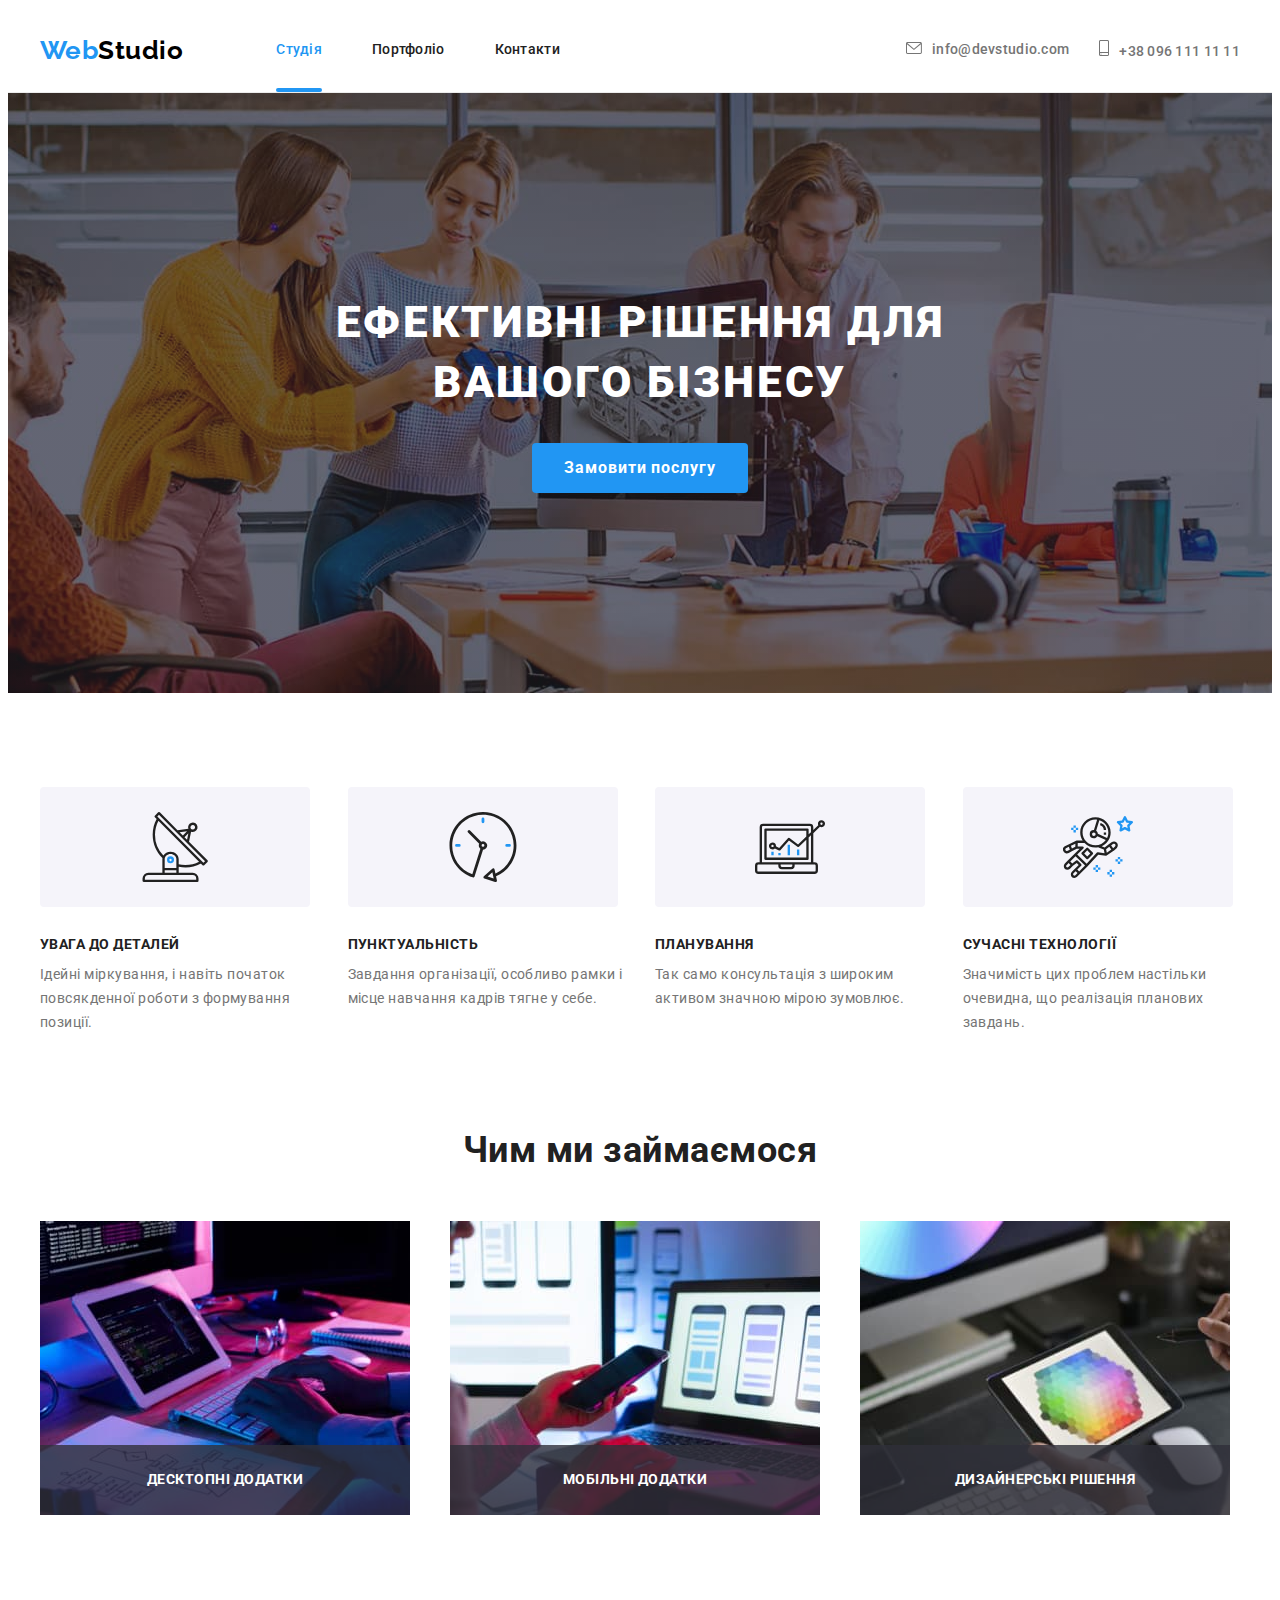
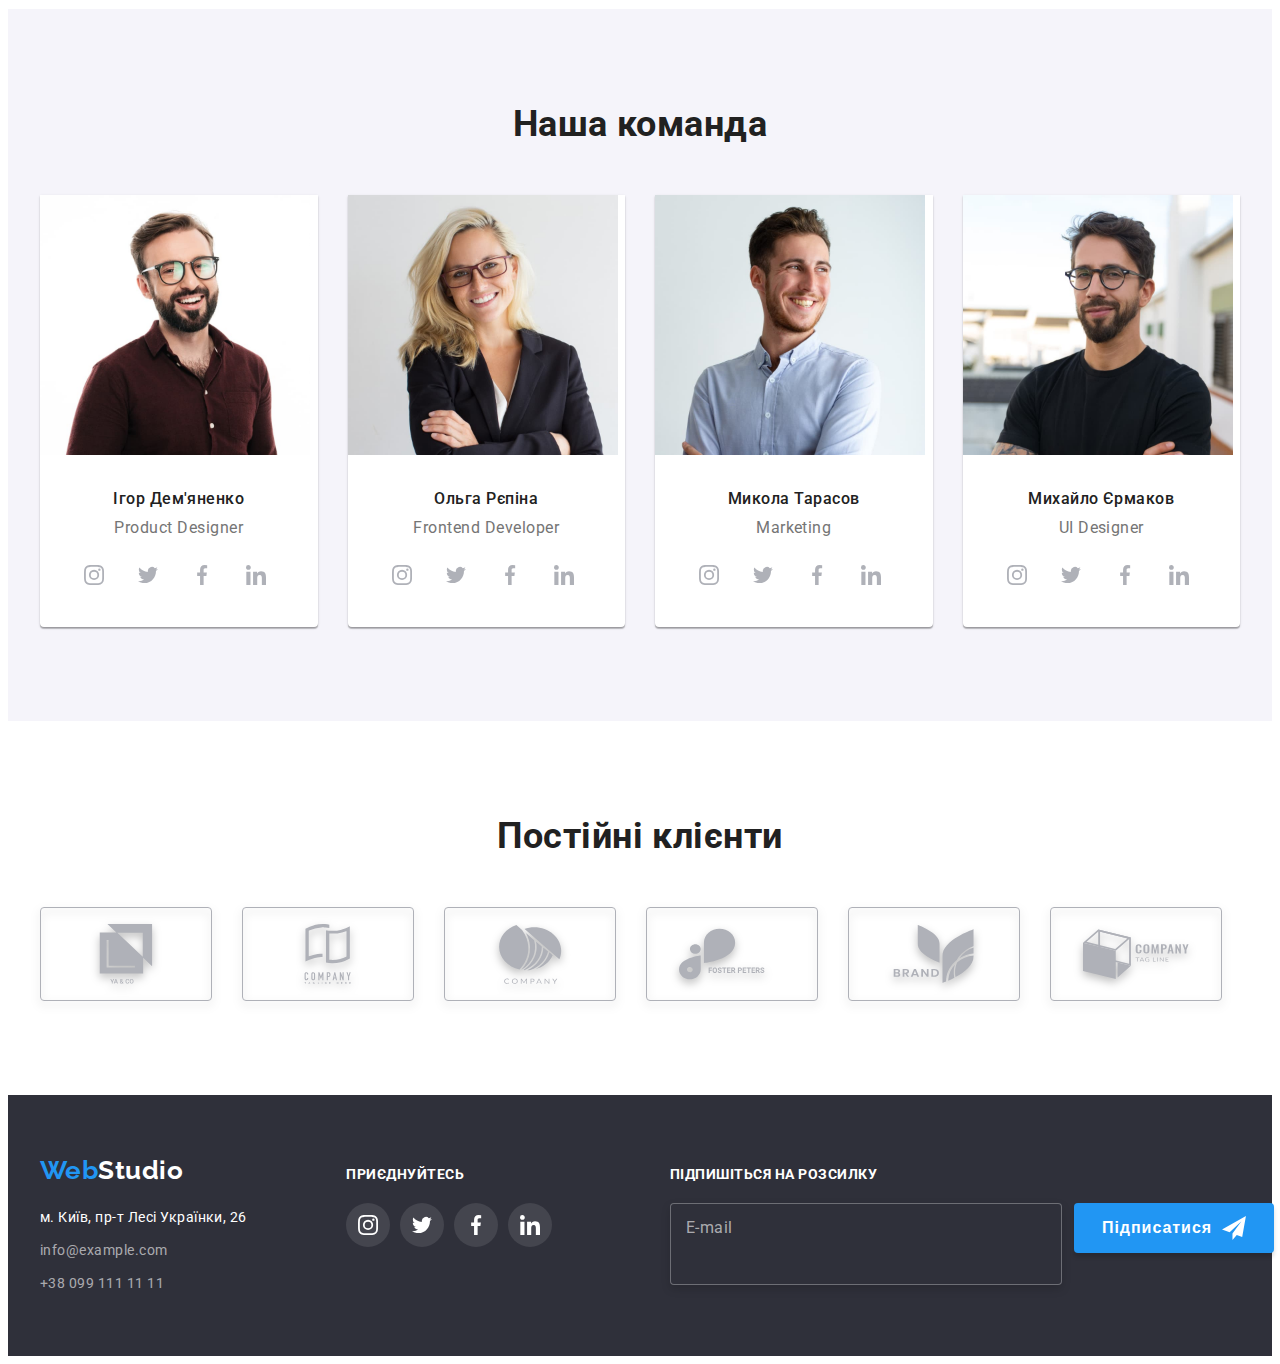
==== index.html @ bff0f711 "Клонирует файлы с дз6, и переименовует классы по БЕМ" ====
<!DOCTYPE html>
<html lang="uk">
  <head>
    <meta charset="UTF-8" />
    <meta http-equiv="X-UA-Compatible" content="IE=edge" />
    <meta name="viewport" content="width=device-width, initial-scale=1.0" />
    <title>Студія</title>
    <link rel="preconnect" href="https://fonts.googleapis.com" />
    <link rel="preconnect" href="https://fonts.gstatic.com" crossorigin />
    <link
      href="https://fonts.googleapis.com/css2?family=Raleway:wght@700&family=Roboto:wght@400;500;700;900&display=swap"
      rel="stylesheet"
    />
    <link
      rel="stylesheet"
      href="https://cdnjs.cloudflare.com/ajax/libs/modern-normalize/1.1.0/modern-normalize.min.css"
      integrity="sha512-wpPYUAdjBVSE4KJnH1VR1HeZfpl1ub8YT/NKx4PuQ5NmX2tKuGu6U/JRp5y+Y8XG2tV+wKQpNHVUX03MfMFn9Q=="
      crossorigin="anonymous"
      referrerpolicy="no-referrer"
    />
    <link rel="stylesheet" href="./css/styles.css" />
  </head>
  <body>
    <!-- Шапка страницы -->
    <header class="header">
      <div class="container header-page">
        <!-- Логотип -->
        <a class="logo" href="#" lang="en">Web<span class="logo-header" lang="en">Studio</span></a>

        <!-- Навигация страницы -->
        <nav class="nav">
          <ul class="nav__list list">
            <li class="nav__item">
              <a href="./index.html" class="nav__link nav__link--active"> Студія </a>
            </li>
            <li class="nav__item">
              <a href="./portfolio.html" class="nav__link"> Портфоліо </a>
            </li>
            <li class="nav__item"><a href="" class="nav__link"> Контакти </a></li>
          </ul>
        </nav>

        <!-- Контакты -->
        <ul class="list contacts">
          <li class="contacts__item">
            <a href="mailto:info@devstudio.com" class="contacts__link" lang="en">
              <svg class="contacts__icon" width="16" height="12">
                <use href="./images/icons.svg#icon-letter"></use>
              </svg>info@devstudio.com
            </a>
          </li>
          <li class="contacts__item">
            <a href="tel:+380961111111" class="contacts__link">
              <svg class="contacts__icon" width="10" height="16">
                <use href="./images/icons.svg#icon-smartphone"></use>
              </svg>+38 096 111 11 11</a
            >
          </li>
        </ul>
      </div>
    </header>

    <!-- Основа страницы -->
    <main>
      <!-- Секция герой -->
      <section class="section hero">
        <h1 class="hero-title">Ефективні рішення для вашого бізнесу</h1>
        <button type="button" class="hero-button" data-modal-open>Замовити послугу</button>
        <div class="backdrop is-hidden" data-modal>
          <div class="modal">
            <button class="modal__button-close" data-modal-close>
              <svg width="18" height="18">
                <use href="./images/icons.svg#icon-close"></use>
              </svg>
            </button>
            <form class="modal__form">
              <h2 class="modal__title">Залиште свої дані, ми вам передзвонимо</h2>
              <div>
                <div class="modal__list">
                  <label class="modal__label">Ім'я</label>
                  <div class="modal__box">
                    <input class="modal__input" type="text" name="name" />
                    <svg class="modal__icon" width="18" height="18">
                      <use href="./images/icons.svg#icon-person-black"></use>
                    </svg>
                  </div>
                </div>
                <div class="modal__list">
                  <label class="modal__label" for="tel">Телефон</label>
                  <div class="modal__box">
                    <input class="modal__input" type="tel" name="tel" id="tel" />
                    <svg class="modal__icon" width="18" height="18">
                      <use href="./images/icons.svg#icon-phone-black"></use>
                    </svg>
                  </div>
                </div>
                <div class="modal__list">
                  <label class="modal__label" for="mail">Пошта</label>
                  <div class="modal__box">
                    <input class="modal__input" type="email" name="mail" id="mail" />
                    <svg class="modal__icon" width="18" height="18">
                      <use href="./images/icons.svg#icon-email-black"></use>
                    </svg>
                  </div>
                </div>
                <div class="modal__list modal__feedback">
                  <label class="modal__label" for="feedback">Коментар</label
                  ><textarea
                    class="modal__text modal__input"
                    name="feedback"
                    rows="5"
                    id="feedback"
                    placeholder="Введіть текст"
                  ></textarea>
                </div>
              </div>
              <div class="form__box">
                <label class="form__label">
                  <input
                    class="form__input"
                    type="checkbox"
                    name="agreement"
                    value="consent to mailing"
                  />
                  <svg class="form__icon" width="16" height="15">
                    <use href="./images/icons.svg#icon-check"></use>
                  </svg><span class="check-text">Погоджуюся з розсилкою та приймаю</span>
                  <a href="" class="modal-link">Умови договору</a>
                </label>
              </div>
              <button class="form__button" type="submit">Відправити</button>
            </form>
          </div>
        </div>
      </section>

      <!-- Наши преимущества -->
      <section class="section features">
        <div class="container">
          <h2 class="visually-hidden">Наші переваги</h2>
          <ul class="list features__list">
            <li class="features__item">
              <div class="features__box">
                <svg class="features__icon">
                  <use href="./images/icons.svg#icon-antenna"></use>
                </svg>
              </div>
              <h3 class="features__title">Увага до деталей</h3>
              <p class="features__text">
                Ідейні міркування, і навіть початок повсякденної роботи з формування позиції.
              </p>
            </li>
            <li class="features__item">
              <div class="features__box">
                <svg class="features__icon">
                  <use href="./images/icons.svg#icon-clock"></use>
                </svg>
              </div>
              <h3 class="features__title">Пунктуальність</h3>
              <p class="features__text">
                Завдання організації, особливо рамки і місце навчання кадрів тягне у себе.
              </p>
            </li>
            <li class="features__item">
              <div class="features__box">
                <svg class="features__icon">
                  <use href="./images/icons.svg#icon-diagram"></use>
                </svg>
              </div>
              <h3 class="features__title">Планування</h3>
              <p class="features__text">Так само консультація з широким активом значною мірою зумовлює.</p>
            </li>
            <li class="features__item">
              <div class="features__box">
                <svg class="features__icon">
                  <use href="./images/icons.svg#icon-astronaut"></use>
                </svg>
              </div>
              <h3 class="features__title">Сучасні технології</h3>
              <p class="features__text">
                Значимість цих проблем настільки очевидна, що реалізація планових завдань.
              </p>
            </li>
          </ul>
        </div>
      </section>

      <!-- Чем мы занимаемся -->
      <section class="section work">
        <div class="container">
          <h2 class="title">Чим ми займаємося</h2>
          <ul class="list work__list">
            <li class="work__item">
              <img
                src="./images/work.jpg"
                alt="Розмітка сторінки на ноутбуці"
                width="370"
                class="work__image"
              />
              <h3 class="work-caption">Десктопні додатки</h3>
            </li>
            <li class="work__item">
              <img
                src="./images/tel.jpg"
                alt="Перегляд макетів сторінок для телефону"
                width="370"
                class="work__image"
              />
              <h3 class="work-caption">Мобільні додатки</h3>
            </li>
            <li class="work__item">
              <img
                src="./images/tablet.jpg"
                alt="Оформлення сторінки для планшета"
                width="370"
                class="work__image"
              />
              <h3 class="work-caption">Дизайнерські рішення</h3>
            </li>
          </ul>
        </div>
      </section>

      <!-- Наша команда -->
      <section class="section team">
        <div class="container">
          <h2 class="title">Наша команда</h2>
          <ul class="list persons">
            <li class="persons__item">
              <img
                src="./images/ihor.jpg"
                alt="Русоволосий усміхнений чоловік."
                width="270"
              />
              <div class="persons__box">
                <h3 class="persons__title">Ігор Дем'яненко</h3>
                <p lang="en" class="persons__text">Product Designer</p>
              </div>
              <ul class="social__list list">
                <li class="social__item">
                  <a href="" aria-label="Перехід до Інстаграму" class="social__link">
                    <svg class="social__icon">
                      <use href="./images/icons.svg#icon-instagram"></use>
                    </svg>
                  </a>
                </li>
                <li class="social__item">
                  <a href="" aria-label="Перехід до Твіттеру" class="social__link">
                    <svg class="social__icon">
                      <use href="./images/icons.svg#icon-twitter"></use>
                    </svg>
                  </a>
                </li>
                <li class="social__item">
                  <a href="" aria-label="Перехід до Фейсбуку" class="social__link">
                    <svg class="social__icon">
                      <use href="./images/icons.svg#icon-facebook"></use>
                    </svg>
                  </a>
                </li>
                <li class="social__item">
                  <a href="" aria-label="Перехід до Лінкедіну" class="social__link">
                    <svg class="social__icon">
                      <use href="./images/icons.svg#icon-linkedin"></use>
                    </svg>
                  </a>
                </li>
              </ul>
            </li>
            <li class="persons__item">
              <img
                src="./images/olga.jpg"
                alt="Блондинка в окулярах."
                width="270"
              />
              <div class="persons__box">
                <h3 class="persons__title">Ольга Рєпіна</h3>
                <p lang="en" class="persons__text">Frontend Developer</p>
              </div>
              <ul class="social__list list">
                <li class="social__item">
                  <a href="" aria-label="Перехід до Інстаграму" class="social__link">
                    <svg class="social__icon">
                      <use href="./images/icons.svg#icon-instagram"></use>
                    </svg>
                  </a>
                </li>
                <li class="social__item">
                  <a href="" aria-label="Перехід до Твіттеру" class="social__link">
                    <svg class="social__icon">
                      <use href="./images/icons.svg#icon-twitter"></use>
                    </svg>
                  </a>
                </li>
                <li class="social__item">
                  <a href="" aria-label="Перехід до Фейсбуку" class="social__link">
                    <svg class="social__icon">
                      <use href="./images/icons.svg#icon-facebook"></use>
                    </svg>
                  </a>
                </li>
                <li class="social__item">
                  <a href="" aria-label="Перехід до Лінкедіну" class="social__link">
                    <svg class="social__icon">
                      <use href="./images/icons.svg#icon-linkedin"></use>
                    </svg>
                  </a>
                </li>
              </ul>
            </li>
            <li class="persons__item">
              <img
                src="./images/nikola.jpg"
                alt="Чоловік у голубій сорочці."
                width="270"
              />
              <div class="persons__box">
                <h3 class="persons__title">Микола Тарасов</h3>
                <p lang="en" class="persons__text">Marketing</p>
              </div>
              <ul class="social__list list">
                <li class="social__item">
                  <a href="" aria-label="Перехід до Інстаграму" class="social__link">
                    <svg class="social__icon">
                      <use href="./images/icons.svg#icon-instagram"></use>
                    </svg>
                  </a>
                </li>
                <li class="social__item">
                  <a href="" aria-label="Перехід до Твіттеру" class="social__link">
                    <svg class="social__icon">
                      <use href="./images/icons.svg#icon-twitter"></use>
                    </svg>
                  </a>
                </li>
                <li class="social__item">
                  <a href="" aria-label="Перехід до Фейсбуку" class="social__link">
                    <svg class="social__icon">
                      <use href="./images/icons.svg#icon-facebook"></use>
                    </svg>
                  </a>
                </li>
                <li class="social__item">
                  <a href="" aria-label="Перехід до Лінкедіну" class="social__link">
                    <svg class="social__icon">
                      <use href="./images/icons.svg#icon-linkedin"></use>
                    </svg>
                  </a>
                </li>
              </ul>
            </li>
            <li class="persons__item">
              <img
                src="./images/michael.jpg"
                alt="Темноволосий чоловік у чорній футболці."
                width="270"
              />
              <div class="persons__box">
                <h3 class="persons__title">Михайло Єрмаков</h3>
                <p lang="en" class="persons__text">UI Designer</p>
              </div>
              <ul class="social__list list">
                <li class="social__item">
                  <a href="" aria-label="Перехід до Інстаграму" class="social__link">
                    <svg class="social__icon">
                      <use href="./images/icons.svg#icon-instagram"></use>
                    </svg>
                  </a>
                </li>
                <li class="social__item">
                  <a href="" aria-label="Перехід до Твіттеру" class="social__link">
                    <svg class="social__icon">
                      <use href="./images/icons.svg#icon-twitter"></use>
                    </svg>
                  </a>
                </li>
                <li class="social__item">
                  <a href="" aria-label="Перехід до Фейсбуку" class="social__link">
                    <svg class="social__icon">
                      <use href="./images/icons.svg#icon-facebook"></use>
                    </svg>
                  </a>
                </li>
                <li class="social__item">
                  <a href="" aria-label="Перехід до Лінкедіну" class="social__link">
                    <svg class="social__icon">
                      <use href="./images/icons.svg#icon-linkedin"></use>
                    </svg>
                  </a>
                </li>
              </ul>
            </li>
          </ul>
        </div>
      </section>

      <!-- Постійні клієнти -->
      <section class="section">
        <div class="container">
          <h2 class="title">Постійні клієнти</h2>
          <ul class="list clients__list">
            <li class="clients__item">
              <a href="" aria-label="" class="clients__link">
                <svg class="clients__logo">
                  <use href="./images/icons.svg#icon-logo1"></use>
                </svg>
              </a>
            </li>
            <li class="clients__item">
              <a href="" aria-label="" class="clients__link">
                <svg class="clients__logo">
                  <use href="./images/icons.svg#icon-logo2"></use>
                </svg>
              </a>
            </li>
            <li class="clients__item">
              <a href="" aria-label="" class="clients__link">
                <svg class="clients__logo">
                  <use href="./images/icons.svg#icon-logo3"></use>
                </svg>
              </a>
            </li>
            <li class="clients__item">
              <a href="" aria-label="" class="clients__link">
                <svg class="clients__logo">
                  <use href="./images/icons.svg#icon-logo4"></use>
                </svg>
              </a>
            </li>
            <li class="clients__item">
              <a href="" aria-label="" class="clients__link">
                <svg class="clients__logo">
                  <use href="./images/icons.svg#icon-logo5"></use>
                </svg>
              </a>
            </li>
            <li class="clients__item">
              <a href="" aria-label="" class="clients__link">
                <svg class="clients__logo">
                  <use href="./images/icons.svg#icon-logo6"></use>
                </svg>
              </a>
            </li>
          </ul>
        </div>
      </section>
    </main>

    <!-- Подвал -->
    <footer class="footer">
      <div class="container footer__box">
        <div class="address__box">
          <!-- Логотип -->
          <a class="logo" href="#" lang="en"
            >Web<span class="footer__logo" lang="en">Studio</span></a
          >

          <!-- Адресса -->
          <address class="address">
            <ul class="list">
              <li class="address__item">
                <a
                  href="https://www.google.com.ua/maps/place/бул.+Леси+Украинки,+26,+Киев,+02000/@50.4265807,30.5361971,17z/data=!3m1!4b1!4m5!3m4!1s0x40d4cf0e033ecbe9:0x57a4dffefec77da0!8m2!3d50.4265807!4d30.5383858?hl=ru"
                  target="_blank"
                  rel="noopener noreferrer"
                  class="address__link"
                  >м. Київ, пр-т Лесі Українки, 26</a
                >
              </li>
              <li class="address__item">
                <a href="mailto:info@example.com" class="address__contacts" lang="en"
                  >info@example.com</a
                >
              </li>
              <li class="address__item">
                <a href="tel:+380991111111" class="address__contacts">+38 099 111 11 11</a>
              </li>
            </ul>
          </address>
        </div>
        <div class="join__box">
          <h2 class="join__title">приєднуйтесь</h2>
          <ul class="join__list list">
            <li class="social__item">
              <a href="" aria-label="Перехід до Інстаграму" class="social__link join__link">
                <svg class="social__icon">
                  <use href="./images/icons.svg#icon-instagram"></use>
                </svg>
              </a>
            </li>
            <li class="social__item">
              <a href="" aria-label="Перехід до Твіттеру" class="social__link join__link">
                <svg class="social__icon">
                  <use href="./images/icons.svg#icon-twitter"></use>
                </svg>
              </a>
            </li>
            <li class="social__item">
              <a href="" aria-label="Перехід до Фейсбуку" class="social__link join__link">
                <svg class="social__icon">
                  <use href="./images/icons.svg#icon-facebook"></use>
                </svg>
              </a>
            </li>
            <li class="social__item">
              <a href="" aria-label="Перехід до Лінкедіну" class="social__link join__link">
                <svg class="social__icon">
                  <use href="./images/icons.svg#icon-linkedin"></use>
                </svg>
              </a>
            </li>
          </ul>
        </div>
        <div class="sub__box">
          <h2 class="join__title">Підпишіться на розсилку</h2>
          <form class="sub__form">
            <div class="sub--position">
              <input class="sub__input" type="email" name="mail" id="user_email" placeholder=" " />
              <label class="sub__label" for="user_email" type="email" name="mail">E-mail</label>
            </div>
            <button class="button" type="submit">
              <span class="button__title">Підписатися</span>
              <svg width="24" height="24">
                <use href="./images/icons.svg#icon-send"></use>
              </svg>
            </button>
          </form>
        </div>
      </div>
    </footer>
    <script src="./js/modal.js"></script>
  </body>
</html>
---- css/styles.css ----
/* font-family: 'Raleway', sans-serif;
font-family: 'Roboto', sans-serif; */
/* 
#2196F3
#000000
#212121
#757575
#FFFFFF
link footer: rgba(255, 255, 255, 0.6); #FFFFFF99;
box-shadow: 0px 4px 4px rgba(0, 0, 0, 0.15);
background: #F5F4FA;
background: #2F303A;
background: #E5E5E5;
background-portfolio: #F5F5F5;
borders: #EEEEEE;
fil-icons: #afb1b8;

250ms cubic-bezier(0.4, 0, 0.2, 1);
*/

:root {
  --primary-text-color: #757575;
  --title-text-color: #212121;
  --accent-color: #2196f3;
  --white-color: #ffffff;
  --primary-background-color: #f5f5f5;
  --second-background-color: #e5e5e5;
  --bcg-color: #f5f4fa;
  --footer-bgc-color: #2f303a;
  --fill-icons: #afb1b8;
}
body {
  color: var(--primary-text-color);
  font-family: 'Roboto', sans-serif;
  font-style: normal;
  line-height: 1.14;
  letter-spacing: 0.03em;
}

.container {
  margin-left: auto;
  margin-right: auto;
  width: 1200px;
  padding-left: 15px;
  padding-right: 15px;
  /* outline: 2px solid red; */
}

/* Шапка страницы */

.header {
  border-bottom: 1px solid #ececec;

  /* background-color: var(--white-color); */
}
.header-page {
  display: flex;
  align-items: center;
}

/* Логотип */
.logo {
  margin-right: 93px;

  color: var(--accent-color);
  font-family: 'Raleway';
  font-weight: 700;
  font-size: 26px;
  line-height: 1.19;
  text-decoration: none;
}
.logo-header {
  color: #000000;
}

/* Навигация страницы */
.nav__list {
  display: flex;
}
.list {
  list-style: none;

  padding-left: 0;
  margin-top: 0;
  margin-bottom: 0;
}
.list.contacts {
  margin-left: auto;
}
.nav__list > .nav__item + .nav__item {
  margin-left: 50px;
}
.nav__link {
  display: block;
  padding-top: 32px;
  padding-bottom: 32px;

  color: var(--title-text-color);
}
.nav__link,
.contacts__link {
  transition: color 250ms cubic-bezier(0.4, 0, 0.2, 1);

  font-weight: 500;
  font-size: 14px;
  letter-spacing: 0.02em;
  text-decoration: none;
}
.nav__link--active {
  position: relative;
  color: var(--accent-color);
}
.nav__link--active::after {
  content: '';
  position: absolute;
  bottom: 0;
  left: 0;
  transform: translateY(50%);

  display: block;
  width: 100%;
  height: 4px;
  background-color: var(--accent-color);
  border-radius: 2px;
}
.nav__link:hover,
.nav__link:focus {
  color: var(--accent-color);
}

/* Контакты */
.list.contacts {
  display: flex;
}
.contacts .contacts__item + .contacts__item {
  margin-left: 30px;
}
.contacts__item {
  padding-top: 32px;
  padding-bottom: 32px;
}
.contacts__link {
  color: var(--primary-text-color);
  transition: color 250ms cubic-bezier(0.4, 0, 0.2, 1);
}
.contacts__link:hover,
.contacts__link:focus {
  color: var(--accent-color);
}
.contacts__icon {
  margin-right: 10px;
  fill: currentColor;
}
.contacts__icon:hover,
.contacts__icon:focus {
  fill: currentColor;
}

/* Основа страницы */
.section {
  padding-top: 94px;
  padding-bottom: 94px;
}

/* Герой */
.section.hero {
  padding-top: 200px;
  padding-bottom: 200px;
  /* margin: 0 auto; */
  background-color: var(--footer-bgc-color);
  background-image: linear-gradient(rgba(47, 48, 58, 0.4), rgba(47, 48, 58, 0.4)),
    url(../images/img.jpg);
  background-repeat: no-repeat;
  background-position: center;
  background-size: 1600px 600px;
}
.hero-title {
  width: 696px;
  margin-top: 0;
  margin-right: auto;
  margin-bottom: 30px;
  margin-left: auto;

  color: var(--white-color);
  font-weight: 900;
  font-size: 44px;
  line-height: 1.36;
  text-align: center;
  letter-spacing: 0.06em;
  text-transform: uppercase;
}
.hero-button {
  display: flex;
  min-width: 216px;
  padding: 10px 32px;
  border: 0;
  border-radius: 4px;
  margin: auto;
  align-items: center;
  text-align: center;

  color: var(--white-color);
  background-color: var(--accent-color);

  font-family: inherit;
  font-weight: 700;
  font-size: 16px;
  line-height: 1.88;
  letter-spacing: 0.06em;
  cursor: pointer;
}
.backdrop {
  position: fixed;
  top: 0;
  left: 0;
  z-index: 1;

  width: 100%;
  height: 100%;

  background-color: rgba(0, 0, 0, 0.2);

  opacity: 1;
  transition: opacity 250ms cubic-bezier(0.4, 0, 0.2, 1),
    visibility 250ms cubic-bezier(0.4, 0, 0.2, 1);
}
.backdrop.is-hidden {
  visibility: hidden;
  opacity: 0;
  pointer-events: none;
}
.modal {
  position: absolute;
  top: 50%;
  left: 50%;
  transform: translate(-50%, -50%) scale(1);
  transition: transform 250ms cubic-bezier(0.4, 0, 0.2, 1);

  padding: 40px;
  width: 528px;
  min-height: 581px;

  background-color: var(--white-color);
  box-shadow: 0px 1px 3px rgba(0, 0, 0, 0.12), 0px 1px 1px rgba(0, 0, 0, 0.14),
    0px 2px 1px rgba(0, 0, 0, 0.2);
  border-radius: 4px;
  filter: drop-shadow(0px 4px 4px rgba(0, 0, 0, 0.25));
}
.backdrop.is-hidden .modal {
  transform: translate(-50%, -50%) scale(0);
}
.modal__button-close {
  position: absolute;
  top: 8px;
  right: 8px;

  display: flex;
  justify-content: center;
  align-items: center;

  width: 30px;
  height: 30px;
  border: 1px solid rgba(0, 0, 0, 0.1);
  border-radius: 50%;

  transition: fill 250ms cubic-bezier(0.4, 0, 0.2, 1);

  background-color: var(--white-color);
}
.modal__button-close:hover,
.modal__button-close:focus {
  fill: var(--accent-color);
  cursor: pointer;
}
.modal__form {
  width: 100%;
}
.modal__title {
  margin-bottom: 12px;

  font-size: 20px;
  line-height: 1.15;
  text-align: center;

  color: var(--title-text-color);
}
.modal__list {
  position: relative;
  margin-bottom: 10px;
}
.modal .modal__label {
  font-weight: 400;
  font-size: 12px;
  line-height: 1.17;
  letter-spacing: 0.01em;

  color: var(--primary-text-color);
}
.modal__box {
  position: relative;
}
.modal__input {
  width: 100%;
  height: 40px;
  padding: 11px 12px 11px 45px;

  margin-top: 4px;

  border: 1px solid rgba(33, 33, 33, 0.2);
  border-radius: 4px;

  transition: border 250ms cubic-bezier(0.4, 0, 0.2, 1), fill 250ms cubic-bezier(0.4, 0, 0.2, 1);
}
.modal__list:hover .modal__input,
.modal__list:focus .modal__input {
  border: 1px solid var(--accent-color);
}
.modal__icon {
  position: absolute;
  top: 50%;
  right: 95%;
  transform: translate(50%, -50%);

  transition: border 250ms cubic-bezier(0.4, 0, 0.2, 1), fill 250ms cubic-bezier(0.4, 0, 0.2, 1);
}
.modal__list:hover .modal__icon,
.modal__list:focus .modal__icon {
  fill: var(--accent-color);
}
.modal__input:focus + .modal__icon,
.modal__input:hover + .modal__icon {
  fill: var(--accent-color);
}
.modal__feedback {
  margin-bottom: 20px;
}
.modal__text {
  height: 120px;
  padding: 12px 16px;
  margin-bottom: 0;

  font-size: 12px;
  line-height: 1.71;
  letter-spacing: 0.01em;

  color: rgba(117, 117, 117, 0.5);

  resize: none;
}
.form__box {
  width: 100%;
  display: flex;
  margin-bottom: 30px;
}
.form__label {
  align-items: center;
  text-align: center;
}
.form__icon {
  box-sizing: content-box;
  /* position: absolute; */
  margin: 0;
  margin-left: 12px;
  margin-right: 7px;
  border: 1px solid var(--title-text-color);
  border-radius: 2px;

  transition: border 250ms cubic-bezier(0.4, 0, 0.2, 1),
    background-color 250ms cubic-bezier(0.4, 0, 0.2, 1);

  transform: translateY(3px);
}
.form__box .form__input {
  position: absolute;
  -moz-appearance: none;
  -webkit-appearance: none;
  appearance: none;
}
.form__input:focus + .form__icon,
.form__input:checked + .form__icon {
  border: 1px solid var(--accent-color);
  background-color: var(--accent-color);

  cursor: pointer;
}
.form__input:hover + .form__icon {
  cursor: pointer;
}
.check-text {
  font-size: 14px;
  line-height: 1.71;
}
.modal-link {
  font-size: 14px;
  line-height: 1.71;

  color: var(--accent-color);
}
.form__button {
  min-width: 200px;
  height: 50px;
  padding: 10px 52px;
  margin-left: auto;
  margin-right: auto;

  font-weight: 700;
  font-size: 16px;
  line-height: 1.88;
  display: flex;
  align-items: center;
  text-align: center;
  letter-spacing: 0.06em;

  color: #ffffff;

  background-color: var(--accent-color);
  box-shadow: 0px 4px 4px rgba(0, 0, 0, 0.15);
  border: 0;
  border-radius: 4px;
}
.form__button:hover,
.form__button:focus {
  cursor: pointer;
}

/* Наши преимущества */
.section.features {
  padding-bottom: 0;
}
h2 {
  margin-top: 0;
  margin-bottom: 50px;
}
.visually-hidden {
  position: absolute;
  white-space: nowrap;
  width: 1px;
  height: 1px;
  overflow: hidden;
  border: 0;
  padding: 0;
  clip: rect(0 0 0 0);
  clip-path: inset(50%);
  margin: -1px;
}
.list.features__list {
  display: flex;
  gap: 30px;
}
h3 {
  margin-top: 0;
  margin-bottom: 10px;
}
p {
  margin: 0;
}
.features__list {
  display: flex;
}
.features__item {
  width: calc((100% - 90px) / 4);
}
.features__icon {
  width: 70px;
  height: 70px;
}
.features__box {
  width: 270px;
  height: 120px;
  margin-bottom: 30px;
  border-radius: 4px;

  background-color: var(--bcg-color);

  display: flex;
  justify-content: center;
  align-items: center;
}
.features__text {
  font-size: 14px;
  line-height: 1.71;
}

/* Чем мы занимаемся */
.title {
  font-size: 36px;
  line-height: 1.17;
  text-align: center;
}
.features__title,
.title,
.persons__title {
  color: var(--title-text-color);
}
.features__title {
  font-size: 14px;
  text-transform: uppercase;
}
.work__list {
  display: flex;
  gap: 30px;
}
.work__item {
  flex-basis: calc((100% - 60px) / 3);

  position: relative;
}
.work__image {
  display: flex;
}
.work-caption {
  display: flex;
  justify-content: center;
  align-items: center;

  position: absolute;
  bottom: -10px;
  left: 0;

  width: 370px;
  height: 70px;

  font-size: 14px;
  text-transform: uppercase;

  color: var(--white-color);
  background-color: rgba(47, 48, 58, 0.8);
}

/* Наша команда */
.section.team {
  background-color: var(--bcg-color);
}
.persons {
  display: flex;
  gap: 30px;
}
.persons__item {
  /* width: 270px; */
  flex-basis: calc((100% - 90px) / 4);
  box-shadow: 0px 1px 3px rgba(0, 0, 0, 0.12), 0px 1px 1px rgba(0, 0, 0, 0.14),
    0px 2px 1px rgba(0, 0, 0, 0.2);
  border-radius: 0px 0px 4px 4px;
  background-color: var(--white-color);
  /* outline: 2px solid teal; */
}
/* .persons:not(:nth-child(4n)) {
    margin-right: 30px;
} */
.persons__box {
  padding-top: 30px;
  padding-bottom: 16px;
}
.persons__title {
  font-weight: 500;
}
.persons__title,
.persons__text {
  font-size: 16px;
  line-height: 1.19;
  text-align: center;
}
.social__list {
  display: flex;
  margin-right: 32px;
  margin-bottom: 30px;
  margin-left: 32px;
}
.social__item + .social__item {
  margin-left: 10px;
}
.social__link {
  width: 44px;
  height: 44px;
  border-radius: 50%;

  color: var(--fill-icons);
  transition: background-color 250ms cubic-bezier(0.4, 0, 0.2, 1);

  display: flex;
  justify-content: center;
  align-items: center;
}
.social__link:hover,
.social__link:focus {
  color: var(--white-color);
  background-color: var(--accent-color);
}
.social__icon {
  width: 20px;
  height: 20px;
  fill: currentColor;
  transition: fill 250ms cubic-bezier(0.4, 0, 0.2, 1);
}
.social__icon:hover,
.social__icon:focus {
  fill: var(--white-color);
}

/* Постійні клієнти */
.clients__list {
  display: flex;
}
.clients__item + .clients__item {
  margin-left: 30px;
}
.clients__link {
  width: 170px;
  height: 92px;
  border: 1px solid var(--fill-icons);
  filter: drop-shadow(0px 4px 4px rgba(0, 0, 0, 0.25));
  border-radius: 4px;

  color: var(--fill-icons);
  transition: color 250ms cubic-bezier(0.4, 0, 0.2, 1), border 250ms cubic-bezier(0.4, 0, 0.2, 1);

  display: flex;
  justify-content: center;
  align-items: center;
}
.clients__link:hover,
.clients__link:focus {
  color: var(--accent-color);
  border: 1px solid var(--accent-color);
}
.clients__logo {
  width: 106px;
  height: 60px;
  fill: currentColor;
  transition: fill 250ms cubic-bezier(0.4, 0, 0.2, 1);
}
.clients__logo:hover,
.clients__logo:focus {
  fill: currentColor;
}

/* Подвал */
.footer {
  padding-top: 60px;
  padding-bottom: 60px;

  background-color: var(--footer-bgc-color);
}
.footer__box {
  display: flex;
}
.address__box {
  margin-right: 70px;
}
.footer__logo {
  color: var(--white-color);
  margin-bottom: 20px;
}
.address {
  margin-top: 20px;

  font-style: normal;
  font-size: 14px;
  line-height: 1.71;
}
.list > .address__item + .address__item {
  margin-top: 9px;
}
.address__link {
  margin-bottom: 9px;

  color: var(--white-color);
  text-decoration: none;
}
.address__contacts {
  color: #ffffff99;
  text-decoration: none;
  transition: color 250ms cubic-bezier(0.4, 0, 0.2, 1);
}
.address__contacts:hover,
.address__contacts:focus {
  color: var(--accent-color);
}

/* приєднуйтесь */
.join__box {
  width: 206px;
  height: 80px;
  margin-top: 12px;
}
.join__title {
  margin-bottom: 20px;

  font-size: 14px;
  text-transform: uppercase;
  color: var(--white-color);
}
.join__list {
  display: flex;
}
.join__link {
  color: var(--white-color);
  background-color: rgba(255, 255, 255, 0.1);
}
.sub__box {
  width: 570px;
  margin-top: 12px;
  margin-left: auto;
}
.sub__form {
  display: flex;
}
.sub--position {
  position: relative;
  margin-right: 12px;
}
.sub__label {
  position: absolute;
  top: 15px;
  left: 16px;

  font-size: 16px;
  line-height: 1.25;
  display: flex;
  align-items: center;
  color: rgba(255, 255, 255, 0.6);
  color: var();
}
.sub__input {
  width: 358px;
  height: 50px;

  padding: 15px 16px;

  color: rgba(255, 255, 255, 0.6);
  background-color: var(--footer-bgc-color);
  border: 1px solid rgba(255, 255, 255, 0.3);
  filter: drop-shadow(0px 4px 4px rgba(0, 0, 0, 0.15));
  border-radius: 4px;
}
.sub__input:not(:placeholder-shown) + .sub__label {
  position: absolute;
  white-space: nowrap;
  width: 1px;
  height: 1px;
  overflow: hidden;
  border: 0;
  padding: 0;
  clip: rect(0 0 0 0);
  clip-path: inset(50%);
  margin: -1px;
}
.button {
  display: flex;
  min-width: 200px;
  height: 50px;
  align-items: center;
  text-align: center;
  padding: 10px 28px;

  color: var(--white-color);
  background-color: var(--accent-color);
  box-shadow: 0px 4px 4px rgba(0, 0, 0, 0.15);
  border: 0;
  border-radius: 4px;

  cursor: pointer;
}
.button__title {
  font-weight: 700;
  font-size: 16px;
  line-height: 1.88;
  letter-spacing: 0.06em;
  margin-right: 10px;
}

/* Основа Портфолио */
h1 {
  margin-top: 0;
  margin-bottom: 0;
}
.portfolio__list {
  display: flex;
  margin-bottom: 50px;
  justify-content: center;
}
.portfolio__list > .portfolio__item + .portfolio__item {
  margin-left: 8px;
}
.portfolio__button {
  min-width: 73px;
  padding: 6px 32px;
  border: 0;
  border-radius: 4px;
  text-align: center;

  transition: color 250ms cubic-bezier(0.4, 0, 0.2, 1),
    background-color 250ms cubic-bezier(0.4, 0, 0.2, 1),
    box-shadow 250ms cubic-bezier(0.4, 0, 0.2, 1);

  color: var(--title-text-color);
  background-color: var(--bcg-color);
  cursor: pointer;
  font-family: 'Roboto';
  font-weight: 500;
  font-size: 16px;
  line-height: 1.62;
}
.portfolio__button:hover,
.portfolio__button:focus {
  box-shadow: 0px 3px 1px rgba(0, 0, 0, 0.1), 0px 1px 2px rgba(0, 0, 0, 0.08),
    0px 2px 2px rgba(0, 0, 0, 0.12);

  color: var(--white-color);
  background-color: var(--accent-color);
}

/* Проекты */
.project {
  display: flex;
  gap: 30px;
  flex-wrap: wrap;
}
.project__item {
  width: calc(100% - 60px) / 3;

  background-color: var(--white-color);
}
.project__item:hover,
.project__item:focus {
  box-shadow: 0px 1px 1px rgba(0, 0, 0, 0.12), 0px 4px 4px rgba(0, 0, 0, 0.06),
    1px 4px 6px rgba(0, 0, 0, 0.16);
}
.link {
  background-color: var(--white-color);
  text-decoration: none;
}
.card__box {
  position: relative;
  overflow: hidden;
}
.card__link .card__box::before {
  position: absolute;
  content: '';
  top: 0;
  left: 0;
  width: 100%;
  height: 100%;
  opacity: 0;

  transform: translateY(100%);
  transition: transform 250ms cubic-bezier(0.4, 0, 0.2, 1),
    opacity 250ms cubic-bezier(0.4, 0, 0.2, 1);

  background-color: rgba(33, 150, 243, 0.9);
}
.card__link:hover .card__box::before,
.card__link:focus .card__box::before {
  transform: translateY(0%);
  opacity: 1;
}
.card__text {
  position: absolute;
  top: 50%;
  left: 50%;
  transform: translate(-50%, -50%) translateY(160%);
  width: 322px;

  opacity: 0;
  transition: transform 250ms cubic-bezier(0.4, 0, 0.2, 1),
    opacity 250ms cubic-bezier(0.4, 0, 0.2, 1);
  display: flex;

  font-weight: 400;
  font-size: 18px;
  line-height: 1.56;
  color: var(--white-color);
}
.card__link:hover .card__text,
.card__link:focus .card__text {
  opacity: 1;
  transform: translate(-50%, -50%) translateY(0%);
}
.description__title {
  margin-bottom: 4px;

  font-size: 18px;
  line-height: 2;
  letter-spacing: 0.06em;
  color: var(--title-text-color);
}
.description__box {
  padding: 20px 24px;
  border: 1px solid #eeeeee;
  border-top: none;
}
.description__text {
  color: var(--primary-text-color);
  font-size: 16px;
  line-height: 1.88;
}
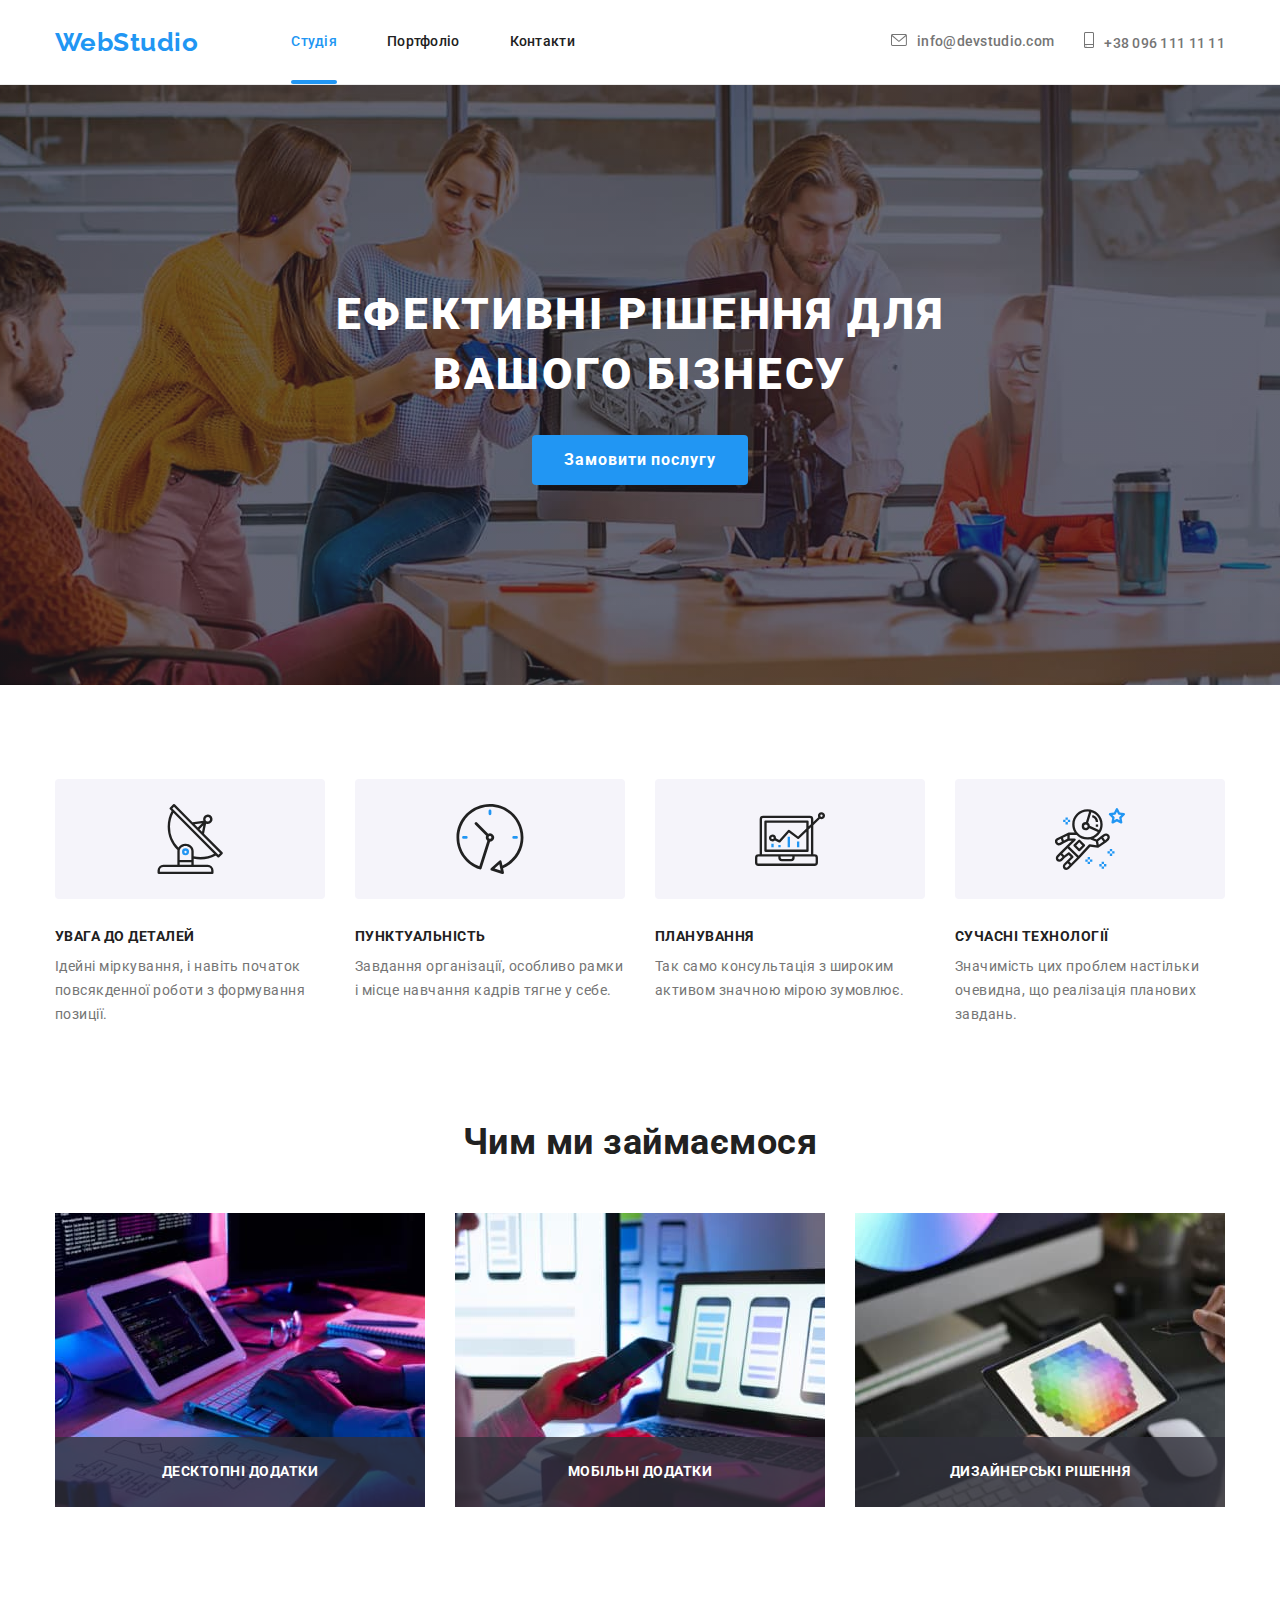
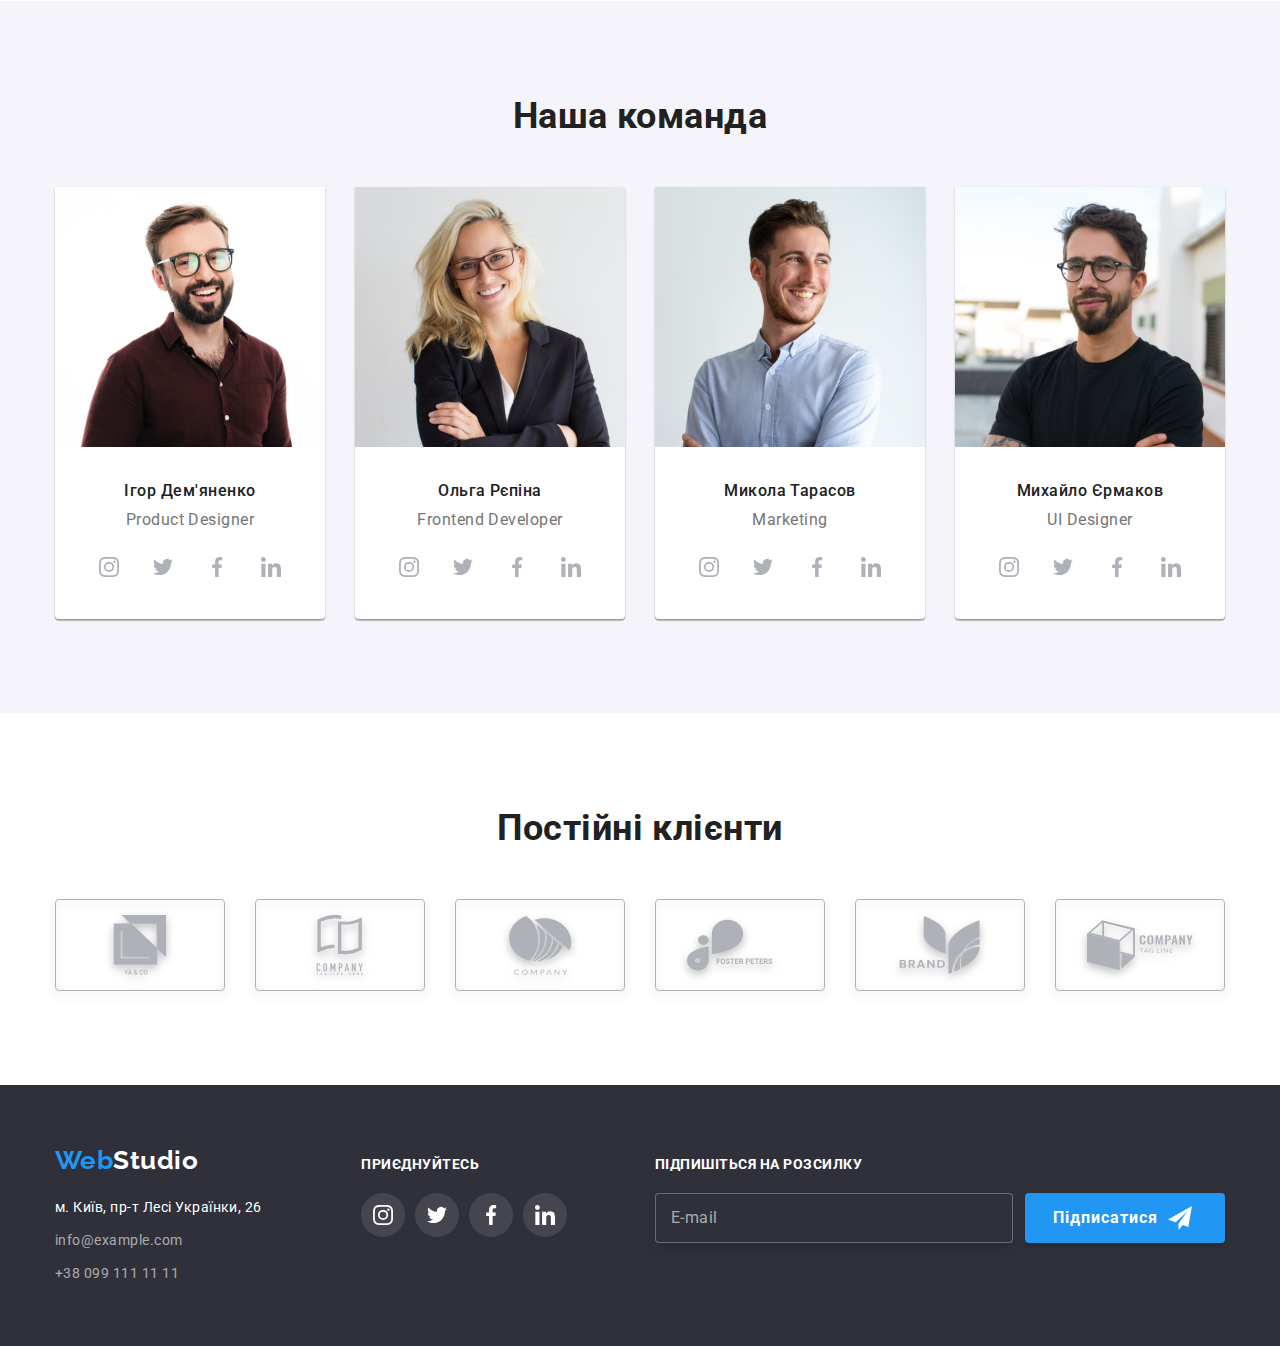
==== commit ac06b43a: "Подключает препроцессор SASS" ====
--- a/index.html
+++ b/index.html
@@ -5,27 +5,14 @@
     <meta http-equiv="X-UA-Compatible" content="IE=edge" />
     <meta name="viewport" content="width=device-width, initial-scale=1.0" />
     <title>Студія</title>
-    <link rel="preconnect" href="https://fonts.googleapis.com" />
-    <link rel="preconnect" href="https://fonts.gstatic.com" crossorigin />
-    <link
-      href="https://fonts.googleapis.com/css2?family=Raleway:wght@700&family=Roboto:wght@400;500;700;900&display=swap"
-      rel="stylesheet"
-    />
-    <link
-      rel="stylesheet"
-      href="https://cdnjs.cloudflare.com/ajax/libs/modern-normalize/1.1.0/modern-normalize.min.css"
-      integrity="sha512-wpPYUAdjBVSE4KJnH1VR1HeZfpl1ub8YT/NKx4PuQ5NmX2tKuGu6U/JRp5y+Y8XG2tV+wKQpNHVUX03MfMFn9Q=="
-      crossorigin="anonymous"
-      referrerpolicy="no-referrer"
-    />
-    <link rel="stylesheet" href="./css/styles.css" />
+    <link rel="stylesheet" href="./css/main.min.css" />
   </head>
   <body>
     <!-- Шапка страницы -->
     <header class="header">
       <div class="container header-page">
         <!-- Логотип -->
-        <a class="logo" href="#" lang="en">Web<span class="logo-header" lang="en">Studio</span></a>
+        <a class="logo" href="#" lang="en">Web<span class="header__" lang="en">Studio</span></a>
 
         <!-- Навигация страницы -->
         <nav class="nav">
--- a/css/main.min.css
+++ b/css/main.min.css
@@ -0,0 +1 @@
+@import"https://fonts.googleapis.com/css2?family=Raleway:wght@700&family=Roboto:wght@400;500;700;900&display=swap";/*! modern-normalize v1.1.0 | MIT License | https://github.com/sindresorhus/modern-normalize */*,::before,::after{box-sizing:border-box}html{line-height:1.15;-webkit-text-size-adjust:100%;-moz-tab-size:4;-o-tab-size:4;tab-size:4}body{margin:0}hr{height:0;color:inherit}abbr[title]{-webkit-text-decoration:underline dotted;text-decoration:underline dotted}b,strong{font-weight:bolder}code,kbd,samp,pre{font-family:ui-monospace,SFMono-Regular,Consolas,"Liberation Mono",Menlo,monospace;font-size:1em}small{font-size:80%}sub,sup{font-size:75%;line-height:0;position:relative;vertical-align:baseline}sub{bottom:-0.25em}sup{top:-0.5em}table{text-indent:0;border-color:inherit}button,input,optgroup,select,textarea{font-family:inherit;font-size:100%;line-height:1.15;margin:0}button,select{text-transform:none}button,[type=button],[type=reset],[type=submit]{-webkit-appearance:button}::-moz-focus-inner{border-style:none;padding:0}:-moz-focusring{outline:1px dotted ButtonText}:-moz-ui-invalid{box-shadow:none}legend{padding:0}progress{vertical-align:baseline}::-webkit-inner-spin-button,::-webkit-outer-spin-button{height:auto}[type=search]{-webkit-appearance:textfield;outline-offset:-2px}::-webkit-search-decoration{-webkit-appearance:none}::-webkit-file-upload-button{-webkit-appearance:button;font:inherit}summary{display:list-item}:root{--primary-text-color: #757575;--title-text-color: #212121;--accent-color: #2196f3;--white-color: #ffffff;--primary-background-color: #f5f5f5;--second-background-color: #e5e5e5;--bcg-color: #f5f4fa;--footer-bgc-color: #2f303a;--fill-icons: #afb1b8}.container{margin-left:auto;margin-right:auto;width:1200px;padding-left:15px;padding-right:15px}.list{list-style:none;padding-left:0;margin-top:0;margin-bottom:0}.section{padding-top:94px;padding-bottom:94px}.visually-hidden{position:absolute;white-space:nowrap;width:1px;height:1px;overflow:hidden;border:0;padding:0;clip:rect(0 0 0 0);-webkit-clip-path:inset(50%);clip-path:inset(50%);margin:-1px}h1{margin-top:0;margin-bottom:0}h2{margin-top:0;margin-bottom:50px}h3{margin-top:0;margin-bottom:10px}p{margin:0}.title{font-size:36px;line-height:1.17;text-align:center}.features__title,.title,.persons__title{color:var(--title-text-color)}.header{border-bottom:1px solid #ececec}.header-page{display:flex;align-items:center}.logo{margin-right:93px;color:var(--accent-color);font-family:"Raleway";font-weight:700;font-size:26px;line-height:1.19;text-decoration:none}.header__logo{color:#000}.nav__list{display:flex}.contacts{margin-left:auto}.nav__list>.nav__item+.nav__item{margin-left:50px}.nav__link{display:block;padding-top:32px;padding-bottom:32px;color:var(--title-text-color)}.nav__link:hover,.nav__link:focus{color:var(--accent-color)}.nav__link,.contacts__link{transition:color 250ms cubic-bezier(0.4, 0, 0.2, 1);font-weight:500;font-size:14px;letter-spacing:.02em;text-decoration:none}.nav__link--active{position:relative;color:var(--accent-color)}.nav__link--active::after{content:"";position:absolute;bottom:0;left:0;transform:translateY(50%);display:block;width:100%;height:4px;background-color:var(--accent-color);border-radius:2px}.list.contacts{display:flex}.contacts .contacts__item+.contacts__item{margin-left:30px}.contacts__item{padding-top:32px;padding-bottom:32px}.contacts__link{color:var(--primary-text-color);transition:color 250ms cubic-bezier(0.4, 0, 0.2, 1)}.contacts__link:hover,.contacts__link:focus{color:var(--accent-color)}.contacts__icon{margin-right:10px;fill:currentColor}.contacts__iconhover,.contacts__iconfocus{fill:currentColor}.section.hero{padding-top:200px;padding-bottom:200px;background-color:var(--footer-bgc-color);background-image:linear-gradient(rgba(47, 48, 58, 0.4), rgba(47, 48, 58, 0.4)),url(../images/img.jpg);background-repeat:no-repeat;background-position:center;background-size:1600px 600px}.hero-title{width:696px;margin-top:0;margin-right:auto;margin-bottom:30px;margin-left:auto;color:var(--white-color);font-weight:900;font-size:44px;line-height:1.36;text-align:center;letter-spacing:.06em;text-transform:uppercase}.hero-button{display:flex;min-width:216px;padding:10px 32px;border:0;border-radius:4px;margin:auto;align-items:center;text-align:center;color:var(--white-color);background-color:var(--accent-color);font-family:inherit;font-weight:700;font-size:16px;line-height:1.88;letter-spacing:.06em;cursor:pointer}.backdrop{position:fixed;top:0;left:0;z-index:1;width:100%;height:100%;background-color:rgba(0,0,0,.2);opacity:1;transition:opacity 250ms cubic-bezier(0.4, 0, 0.2, 1),visibility 250ms cubic-bezier(0.4, 0, 0.2, 1)}.backdrop.is-hidden{visibility:hidden;opacity:0;pointer-events:none}.backdrop.is-hidden>.modal{transform:translate(-50%, -50%) scale(0)}.modal{position:absolute;top:50%;left:50%;transform:translate(-50%, -50%) scale(1);transition:transform 250ms cubic-bezier(0.4, 0, 0.2, 1);padding:40px;width:528px;min-height:581px;background-color:var(--white-color);box-shadow:0px 1px 3px rgba(0,0,0,.12),0px 1px 1px rgba(0,0,0,.14),0px 2px 1px rgba(0,0,0,.2);border-radius:4px;filter:drop-shadow(0px 4px 4px rgba(0, 0, 0, 0.25))}.modal__button-close{position:absolute;top:8px;right:8px;display:flex;justify-content:center;align-items:center;width:30px;height:30px;border:1px solid rgba(0,0,0,.1);border-radius:50%;transition:fill 250ms cubic-bezier(0.4, 0, 0.2, 1);background-color:var(--white-color)}.modal__button-close:hover,.modal__button-close:focus{fill:var(--accent-color);cursor:pointer}.modal__form{width:100%}.modal__title{margin-bottom:12px;font-size:20px;line-height:1.15;text-align:center;color:var(--title-text-color)}.modal__list{position:relative;margin-bottom:10px}.modal__list:hover .modal__input,.modal__list:focus .modal__input{border:1px solid var(--accent-color)}.modal__list:hover .modal__icon,.modal__list:focus .modal__icon{fill:var(--accent-color)}.modal__label{font-weight:400;font-size:12px;line-height:1.17;letter-spacing:.01em;color:var(--primary-text-color)}.modal__box{position:relative}.modal__input{width:100%;height:40px;padding:11px 12px 11px 45px;margin-top:4px;border:1px solid rgba(33,33,33,.2);border-radius:4px;transition:border 250ms cubic-bezier(0.4, 0, 0.2, 1),fill 250ms cubic-bezier(0.4, 0, 0.2, 1)}.modal__input:focus+.modal__icon,.modal__input:hover+.modal__icon{fill:var(--accent-color)}.modal__icon{position:absolute;top:50%;right:95%;transform:translate(50%, -50%);transition:border 250ms cubic-bezier(0.4, 0, 0.2, 1),fill 250ms cubic-bezier(0.4, 0, 0.2, 1)}.modal__feedback{margin-bottom:20px}.modal__text{height:120px;padding:12px 16px;margin-bottom:0;font-size:12px;line-height:1.71;letter-spacing:.01em;color:rgba(117,117,117,.5);resize:none}.form__box{width:100%;display:flex;margin-bottom:30px}.form__label{align-items:center;text-align:center}.form__icon{box-sizing:content-box;margin:0;margin-left:12px;margin-right:7px;border:1px solid var(--title-text-color);border-radius:2px;transition:border 250ms cubic-bezier(0.4, 0, 0.2, 1),background-color 250ms cubic-bezier(0.4, 0, 0.2, 1);transform:translateY(3px)}.form__input{position:absolute;-moz-appearance:none;-webkit-appearance:none;appearance:none}.form__input:focus+.form__icon,.form__input:checked+.form__icon{border:1px solid var(--accent-color);background-color:var(--accent-color);cursor:pointer}.form__input:hover+.form__icon{cursor:pointer}.check-text{font-size:14px;line-height:1.71}.modal-link{font-size:14px;line-height:1.71;color:var(--accent-color)}.form__button{min-width:200px;height:50px;padding:10px 52px;margin-left:auto;margin-right:auto;font-weight:700;font-size:16px;line-height:1.88;display:flex;align-items:center;text-align:center;letter-spacing:.06em;color:var(--white-color);background-color:var(--accent-color);box-shadow:0px 4px 4px rgba(0,0,0,.15);border:0;border-radius:4px}.form__button:hover,.form__button:focus{cursor:pointer}.features{padding-bottom:0}.features__title{font-size:14px;text-transform:uppercase}.features__list{display:flex;gap:30px}.features__item{width:calc((100% - 90px)/4)}.features__icon{width:70px;height:70px}.features__box{width:270px;height:120px;margin-bottom:30px;border-radius:4px;background-color:var(--bcg-color);display:flex;justify-content:center;align-items:center}.features__text{font-size:14px;line-height:1.71}.work__list{display:flex;gap:30px}.work__item{flex-basis:calc((100% - 60px)/3);position:relative}.work__image{display:flex}.work-caption{display:flex;justify-content:center;align-items:center;position:absolute;bottom:-10px;left:0;width:370px;height:70px;font-size:14px;text-transform:uppercase;color:var(--white-color);background-color:rgba(47,48,58,.8)}.team{background-color:var(--bcg-color)}.persons{display:flex;gap:30px}.persons__item{flex-basis:calc((100% - 90px)/4);box-shadow:0px 1px 3px rgba(0,0,0,.12),0px 1px 1px rgba(0,0,0,.14),0px 2px 1px rgba(0,0,0,.2);border-radius:0px 0px 4px 4px;background-color:var(--white-color)}.persons__box{padding-top:30px;padding-bottom:16px}.persons__title{font-weight:500}.persons__title,.persons__text{font-size:16px;line-height:1.19;text-align:center}.social__list{display:flex;margin-right:32px;margin-bottom:30px;margin-left:32px}.social__item+.social__item{margin-left:10px}.social__link{width:44px;height:44px;border-radius:50%;color:var(--fill-icons);transition:background-color 250ms cubic-bezier(0.4, 0, 0.2, 1);display:flex;justify-content:center;align-items:center}.social__link:hover,.social__link:focus{color:var(--white-color);background-color:var(--accent-color)}.social__icon{width:20px;height:20px;fill:currentColor;transition:fill 250ms cubic-bezier(0.4, 0, 0.2, 1)}.social__icon:hover,.social__icon:focus{fill:var(--white-color)}.clients__list{display:flex}.clients__item+.clients__item{margin-left:30px}.clients__link{width:170px;height:92px;border:1px solid var(--fill-icons);filter:drop-shadow(0px 4px 4px rgba(0, 0, 0, 0.25));border-radius:4px;color:var(--fill-icons);transition:color 250ms cubic-bezier(0.4, 0, 0.2, 1),border 250ms cubic-bezier(0.4, 0, 0.2, 1);display:flex;justify-content:center;align-items:center}.clients__link:hover,.clients__link:focus{color:var(--accent-color);border:1px solid var(--accent-color)}.clients__logo{width:106px;height:60px;fill:currentColor;transition:fill 250ms cubic-bezier(0.4, 0, 0.2, 1)}.clients__logo:hover,.clients__logo:focus{fill:currentColor}.footer{padding-top:60px;padding-bottom:60px;background-color:var(--footer-bgc-color)}.footer__box{display:flex}.address__box{margin-right:70px}.footer__logo{color:var(--white-color);margin-bottom:20px}.address{margin-top:20px;font-style:normal;font-size:14px;line-height:1.71}.address__item+.address__item{margin-top:9px}.address__link{margin-bottom:9px;color:var(--white-color);text-decoration:none}.address__contacts{color:rgba(255,255,255,.6);text-decoration:none;transition:color 250ms cubic-bezier(0.4, 0, 0.2, 1)}.address__contacts:hover,.address__contacts:focus{color:var(--accent-color)}.join__box{width:206px;height:80px;margin-top:12px}.join__title{margin-bottom:20px;font-size:14px;text-transform:uppercase;color:var(--white-color)}.join__list{display:flex}.join__link{color:var(--white-color);background-color:rgba(255,255,255,.1)}.sub__box{width:570px;margin-top:12px;margin-left:auto}.sub__form{display:flex}.sub--position{position:relative;margin-right:12px}.sub__label{position:absolute;top:15px;left:16px;font-size:16px;line-height:1.25;display:flex;align-items:center;color:rgba(255,255,255,.6);color:var()}.sub__input{width:358px;height:50px;padding:15px 16px;color:rgba(255,255,255,.6);background-color:var(--footer-bgc-color);border:1px solid rgba(255,255,255,.3);filter:drop-shadow(0px 4px 4px rgba(0, 0, 0, 0.15));border-radius:4px}.sub__input:not(:-moz-placeholder-shown)+.sub__label{position:absolute;white-space:nowrap;width:1px;height:1px;overflow:hidden;border:0;padding:0;clip:rect(0 0 0 0);clip-path:inset(50%);margin:-1px}.sub__input:not(:-ms-input-placeholder)+.sub__label{position:absolute;white-space:nowrap;width:1px;height:1px;overflow:hidden;border:0;padding:0;clip:rect(0 0 0 0);clip-path:inset(50%);margin:-1px}.sub__input:not(:placeholder-shown)+.sub__label{position:absolute;white-space:nowrap;width:1px;height:1px;overflow:hidden;border:0;padding:0;clip:rect(0 0 0 0);-webkit-clip-path:inset(50%);clip-path:inset(50%);margin:-1px}.button{display:flex;min-width:200px;height:50px;align-items:center;text-align:center;padding:10px 28px;color:var(--white-color);background-color:var(--accent-color);box-shadow:0px 4px 4px rgba(0,0,0,.15);border:0;border-radius:4px;cursor:pointer}.button__title{font-weight:700;font-size:16px;line-height:1.88;letter-spacing:.06em;margin-right:10px}.portfolio__list{display:flex;margin-bottom:50px;justify-content:center}.portfolio__item+.portfolio__item{margin-left:8px}.portfolio__button{min-width:73px;padding:6px 32px;border:0;border-radius:4px;text-align:center;transition:color 250ms cubic-bezier(0.4, 0, 0.2, 1),background-color 250ms cubic-bezier(0.4, 0, 0.2, 1),box-shadow 250ms cubic-bezier(0.4, 0, 0.2, 1);color:var(--title-text-color);background-color:var(--bcg-color);cursor:pointer;font-family:"Roboto";font-weight:500;font-size:16px;line-height:1.62}.portfolio__button:hover,.portfolio__button:focus{box-shadow:0px 3px 1px rgba(0,0,0,.1),0px 1px 2px rgba(0,0,0,.08),0px 2px 2px rgba(0,0,0,.12);color:var(--white-color);background-color:var(--accent-color)}.project{display:flex;gap:30px;flex-wrap:wrap}.project__item{width:calc(100% - 60px)/3;background-color:var(--white-color)}.project__item:hover,.project__item:focus{box-shadow:0px 1px 1px rgba(0,0,0,.12),0px 4px 4px rgba(0,0,0,.06),1px 4px 6px rgba(0,0,0,.16)}.link{background-color:var(--white-color);text-decoration:none}.card__box{position:relative;overflow:hidden}.card__box::before{position:absolute;content:"";top:0;left:0;width:100%;height:100%;opacity:0;transform:translateY(100%);transition:transform 250ms cubic-bezier(0.4, 0, 0.2, 1),opacity 250ms cubic-bezier(0.4, 0, 0.2, 1);background-color:rgba(33,150,243,.9)}.card__link:hover .card__box::before,.card__link:focus .card__box::before{transform:translateY(0%);opacity:1}.card__link:hover .card__text,.card__link:focus .card__text{opacity:1;transform:translate(-50%, -50%) translateY(0%)}.card__text{position:absolute;top:50%;left:50%;transform:translate(-50%, -50%) translateY(160%);width:322px;opacity:0;transition:transform 250ms cubic-bezier(0.4, 0, 0.2, 1),opacity 250ms cubic-bezier(0.4, 0, 0.2, 1);display:flex;font-weight:400;font-size:18px;line-height:1.56;color:var(--white-color)}.description__title{margin-bottom:4px;font-size:18px;line-height:2;letter-spacing:.06em;color:var(--title-text-color)}.description__box{padding:20px 24px;border:1px solid #eee;border-top:none}.description__text{color:var(--primary-text-color);font-size:16px;line-height:1.88}body{color:var(--primary-text-color);font-family:"Roboto",sans-serif;font-style:normal;line-height:1.14;letter-spacing:.03em}/*# sourceMappingURL=main.min.css.map */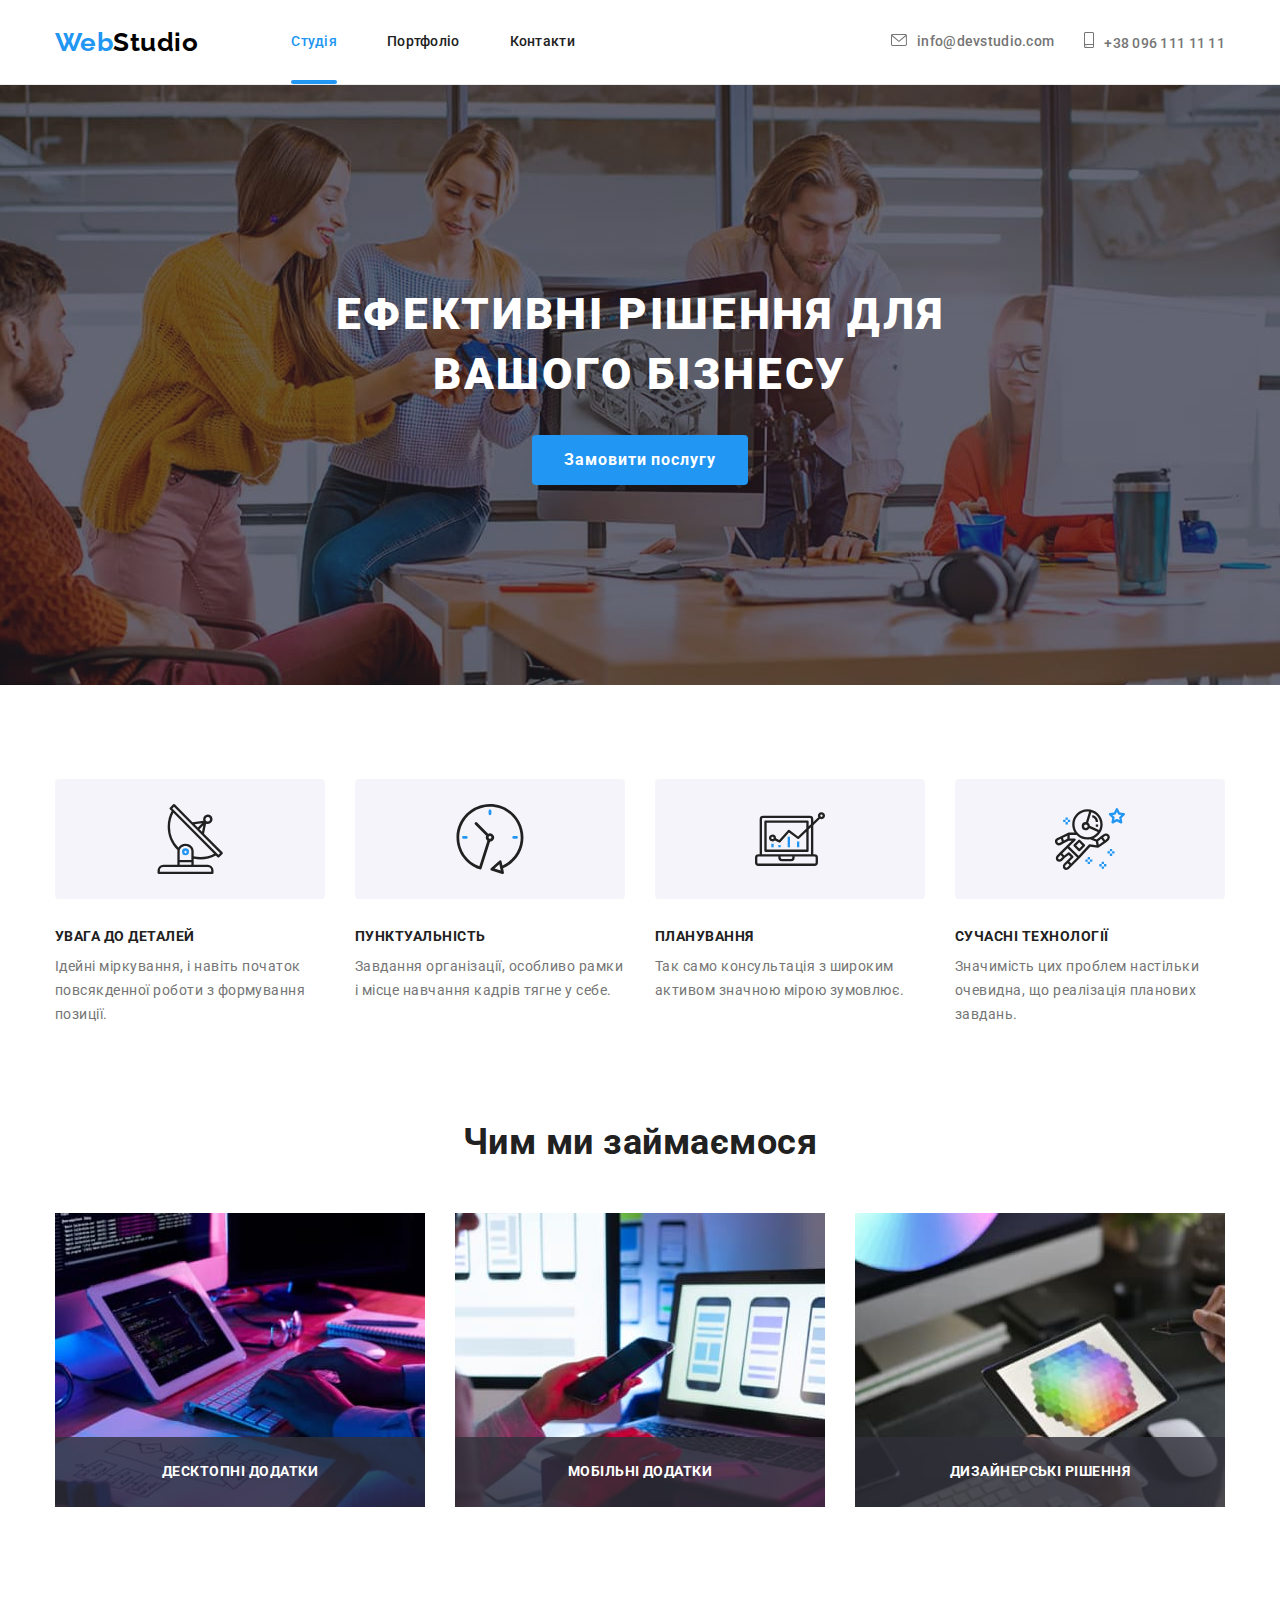
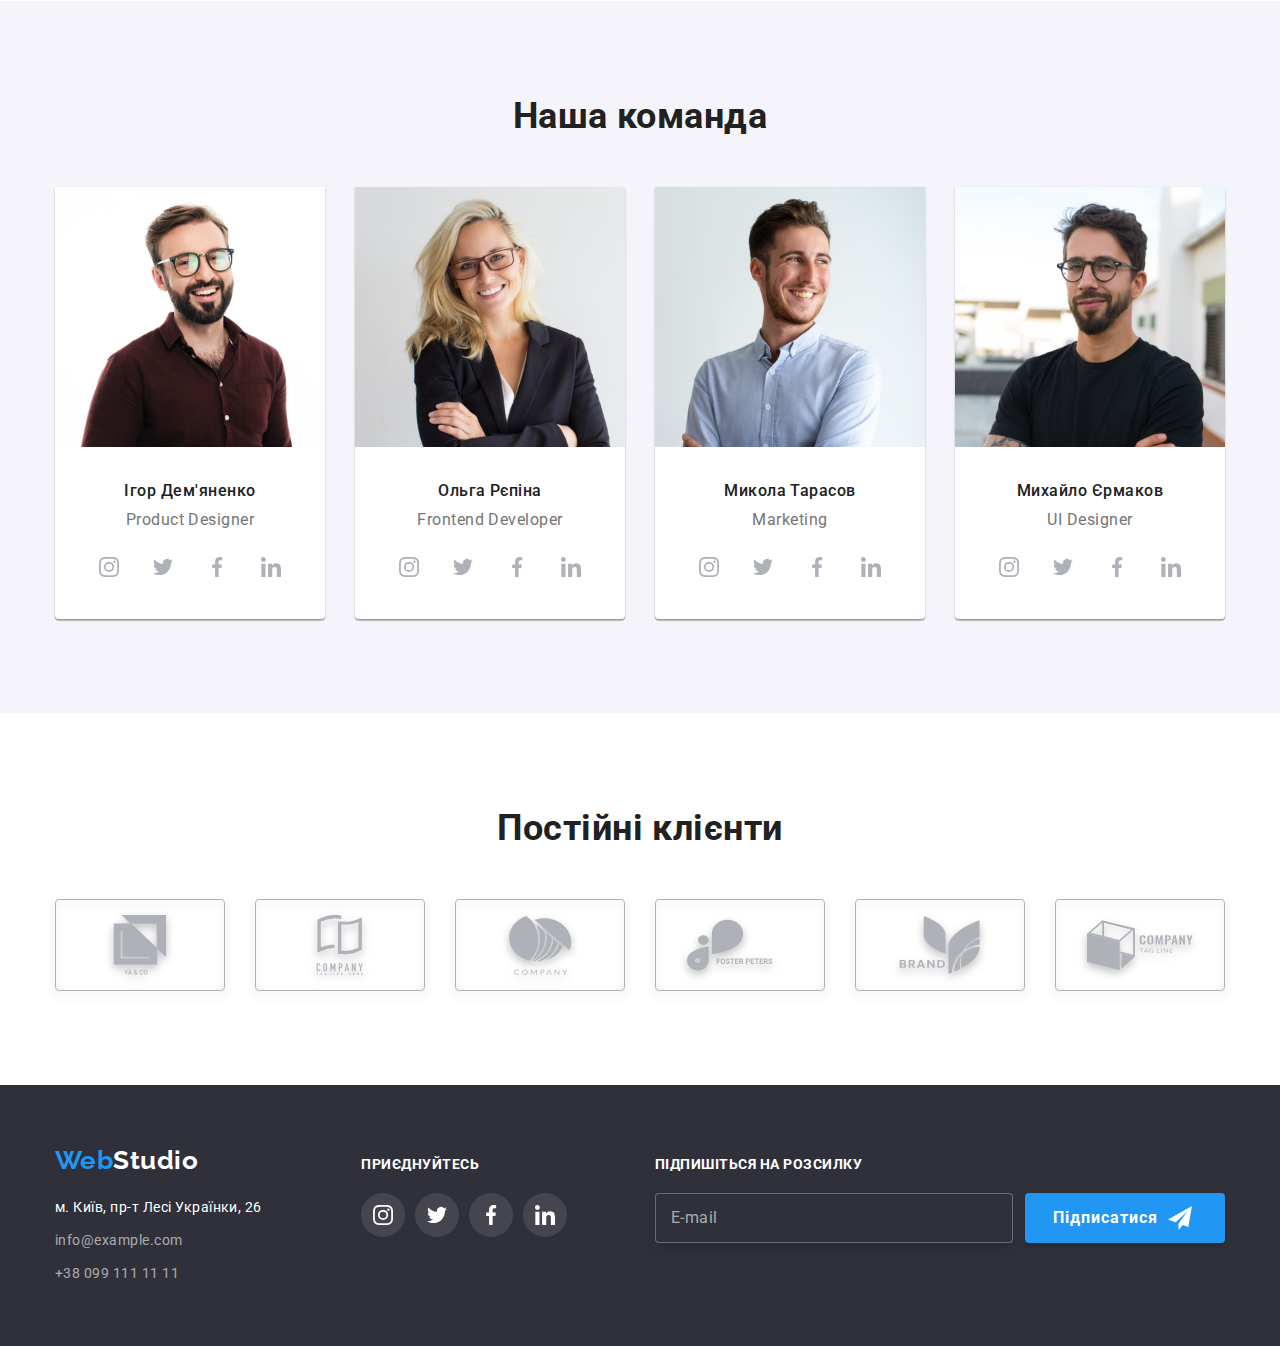
==== commit 0fd24f67: "Вносит правки" ====
--- a/index.html
+++ b/index.html
@@ -12,7 +12,7 @@
     <header class="header">
       <div class="container header-page">
         <!-- Логотип -->
-        <a class="logo" href="#" lang="en">Web<span class="header__" lang="en">Studio</span></a>
+        <a class="logo" href="#" lang="en">Web<span class="header__logo" lang="en">Studio</span></a>
 
         <!-- Навигация страницы -->
         <nav class="nav">
